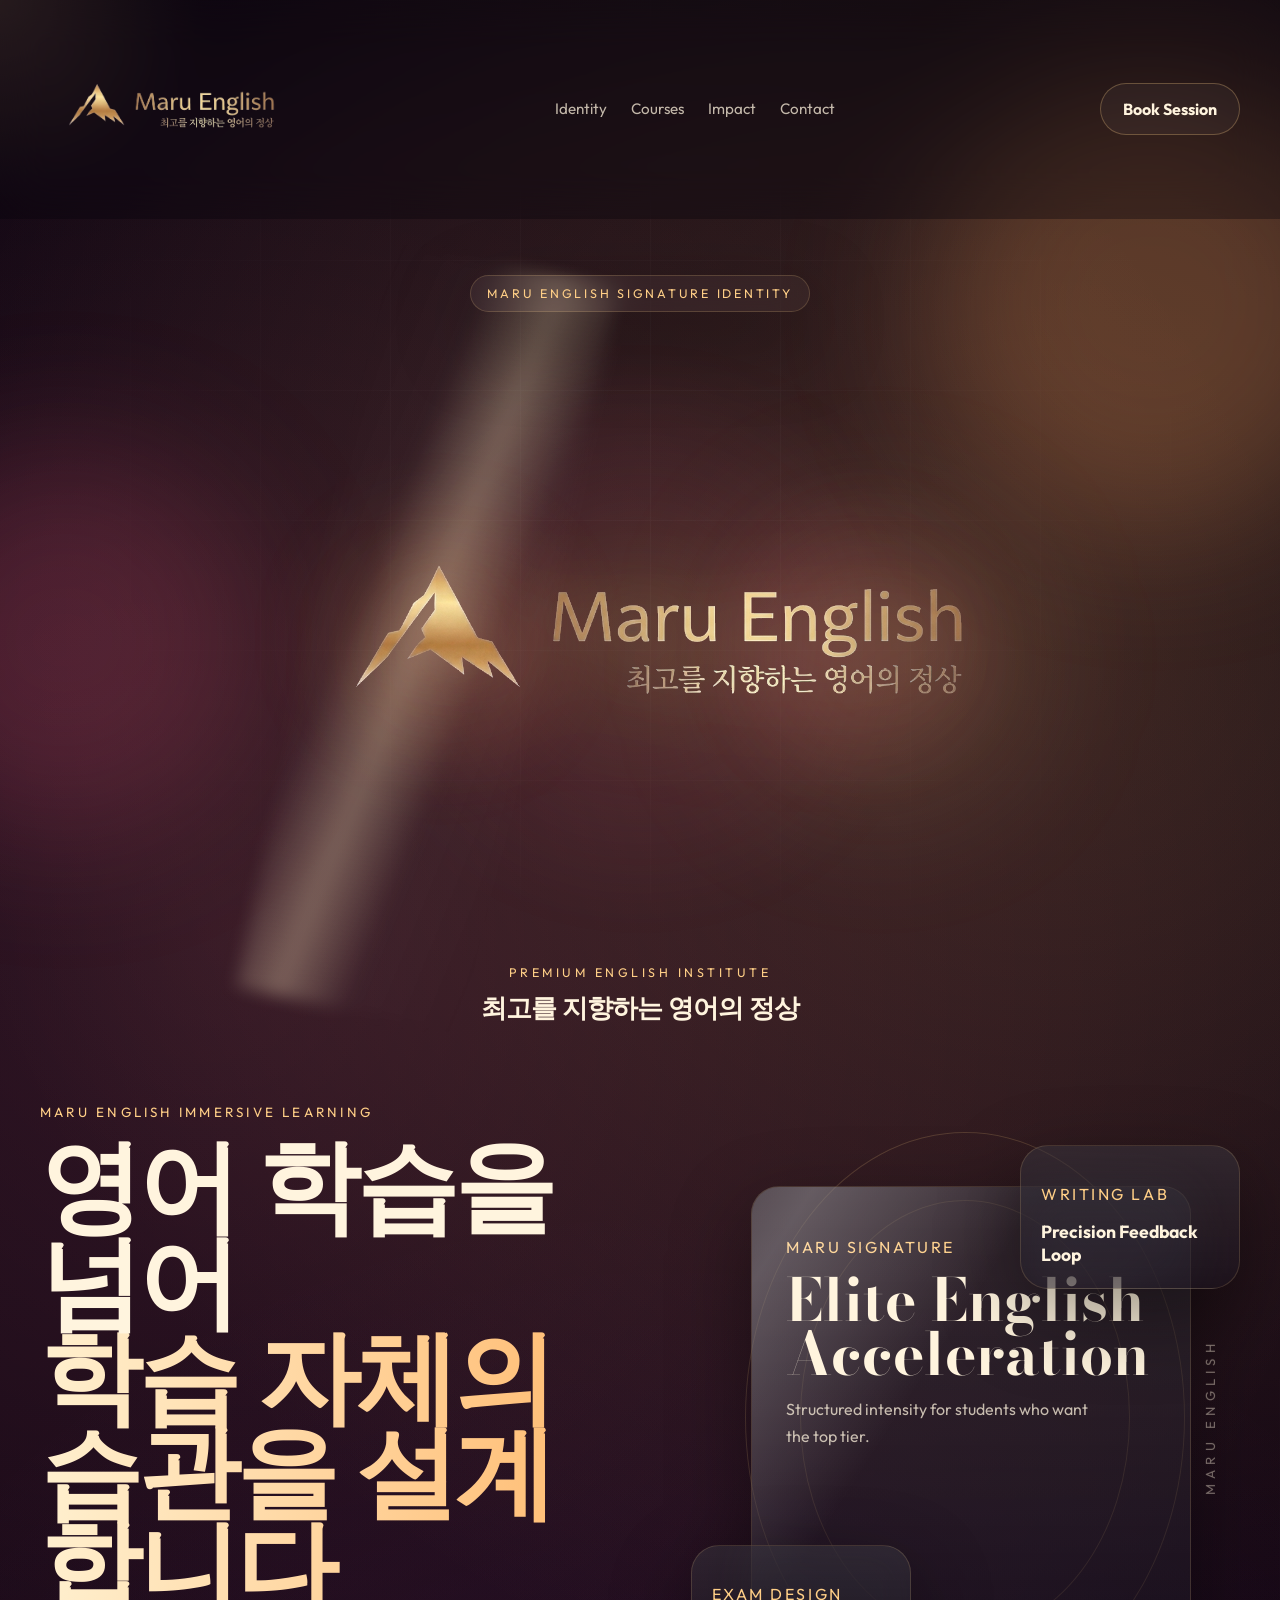
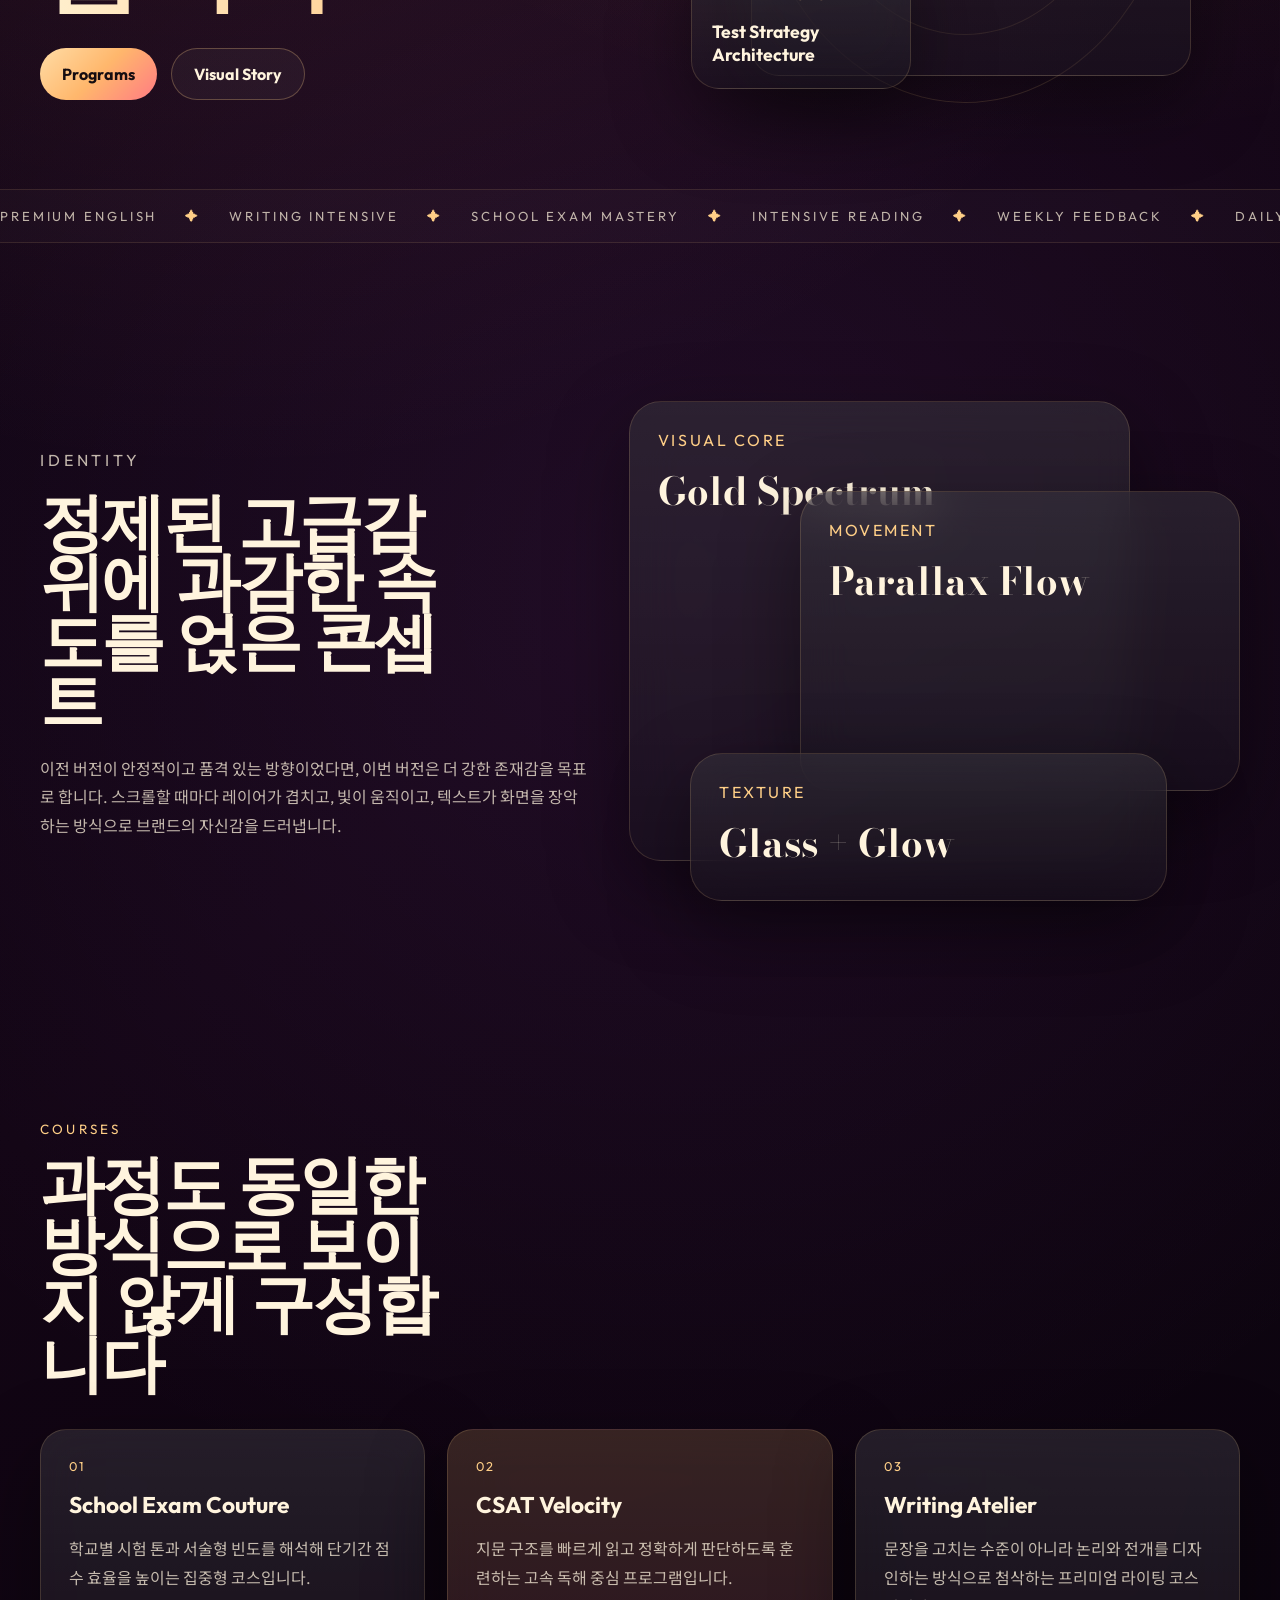
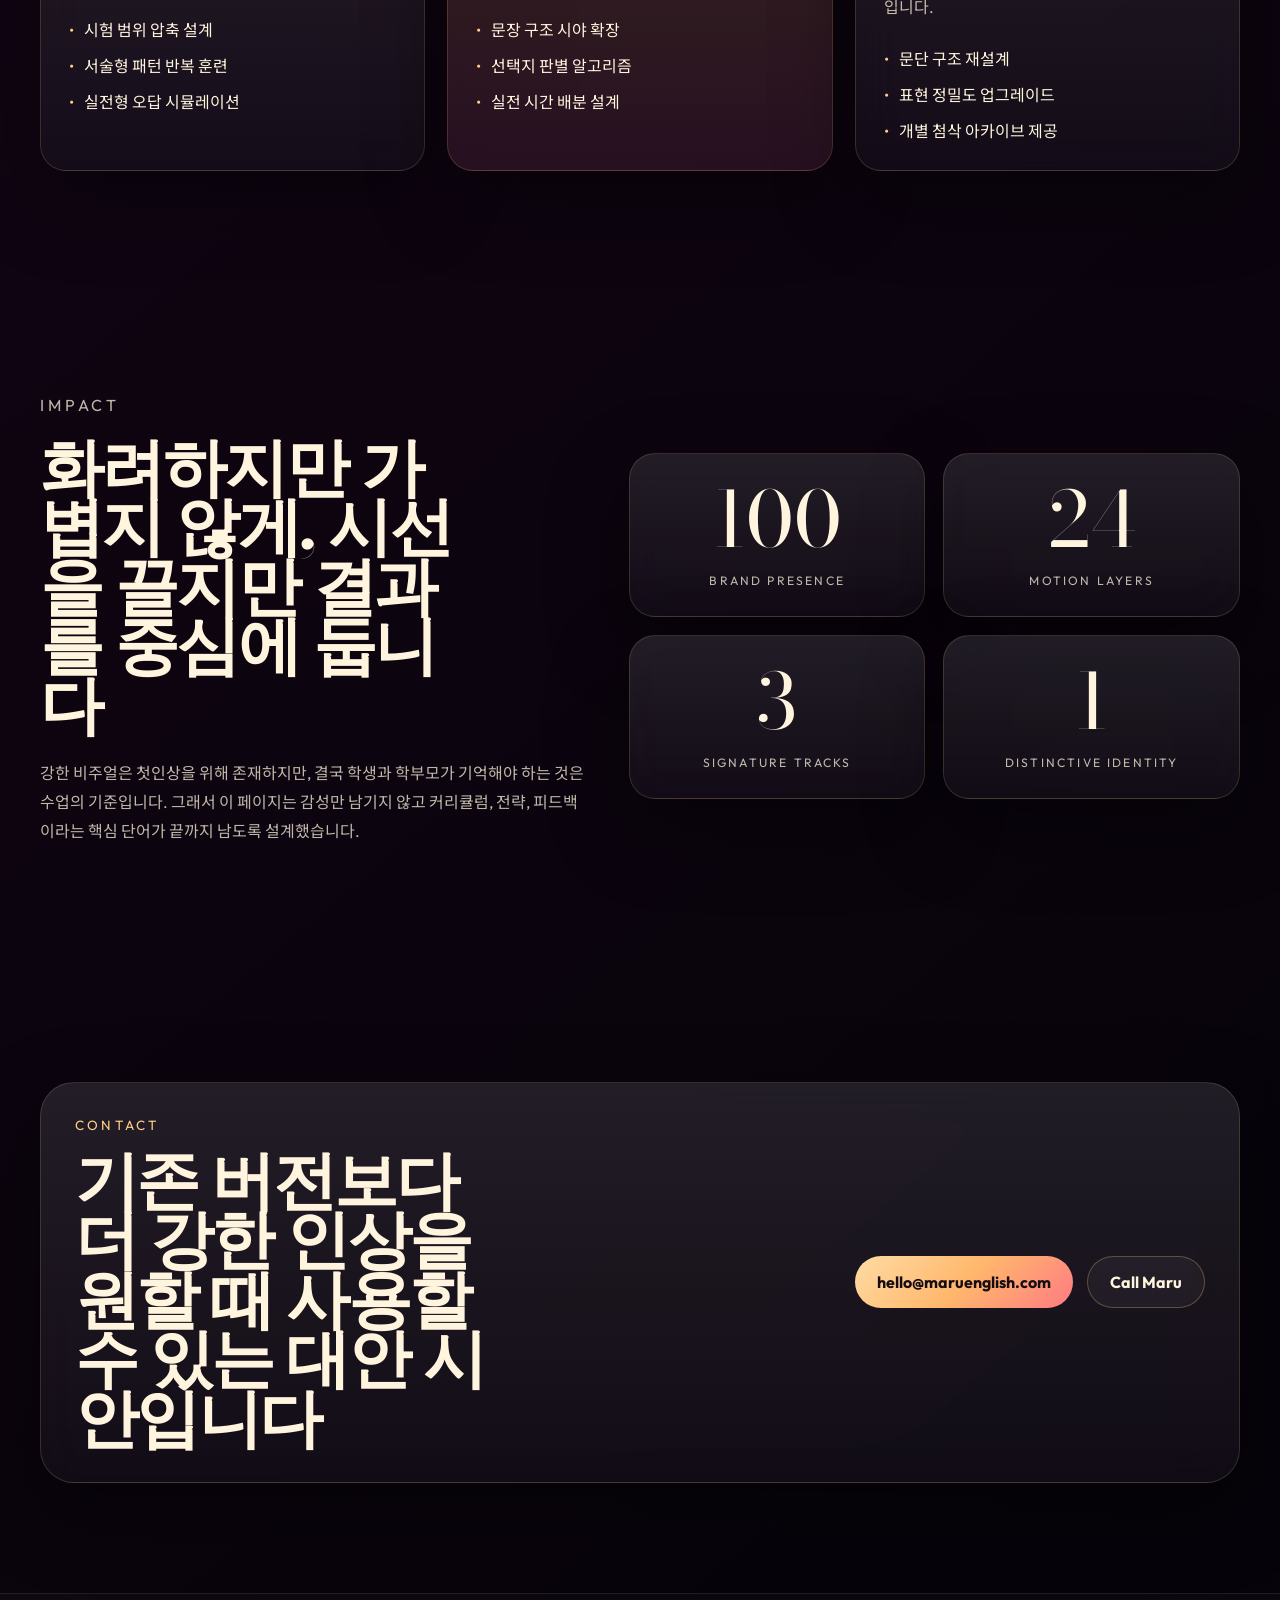
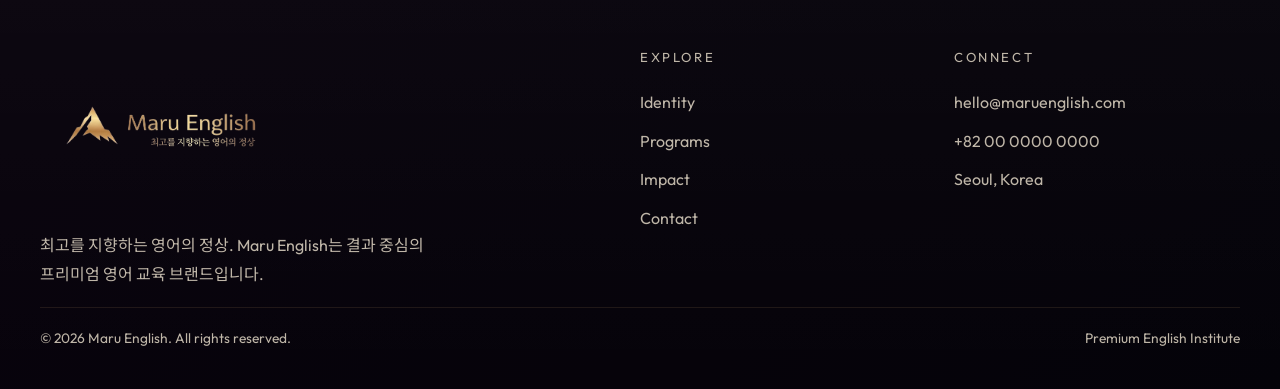
==== index.html @ 3baea46c "Add files via upload" ====
<!DOCTYPE html>
<html lang="ko">
  <head>
    <meta charset="UTF-8" />
    <meta name="viewport" content="width=device-width, initial-scale=1.0" />
    <title>Maru English | Immersive Edition</title>
    <meta
      name="description"
      content="Maru English의 화려한 콘셉트 랜딩 페이지입니다. 강한 비주얼과 다층 애니메이션으로 프리미엄 영어 브랜드의 인상을 극대화합니다."
    />
    <link rel="preconnect" href="https://fonts.googleapis.com" />
    <link rel="preconnect" href="https://fonts.gstatic.com" crossorigin />
    <link
      href="https://fonts.googleapis.com/css2?family=Bodoni+Moda:opsz,wght@6..96,600;6..96,700;6..96,800&amp;family=Outfit:wght@300;400;500;600;700;800&amp;family=Noto+Sans+KR:wght@400;500;700;800&amp;display=swap"
      rel="stylesheet"
    />
    <link rel="stylesheet" href="styles.css" />
  </head>
  <body>
    <div class="noise"></div>
    <div class="cursor-glow"></div>
    <div class="orb orb-one"></div>
    <div class="orb orb-two"></div>
    <div class="orb orb-three"></div>
    <div data-include="components/nav.html"></div>

    <main>
      <section class="hero-v2" id="hero">
        <div class="wrap hero-grid">
          <div class="hero-brand-intro">
            <div class="hero-brand-badge">Maru English Signature Identity</div>
            <div class="hero-logo-shell">
              <div class="hero-logo-aura aura-left"></div>
              <div class="hero-logo-aura aura-right"></div>
              <div class="hero-logo-beam"></div>
              <img class="hero-logo-mark" src="maru-logo.png" alt="Maru English 로고" />
            </div>
            <div class="hero-brand-caption">
              <span>Premium English Institute</span>
              <strong>최고를 지향하는 영어의 정상</strong>
            </div>
          </div>

          <div class="hero-main">
            <p class="kicker stagger">Maru English Immersive Learning</p>
            <h1 class="headline stagger">
              영어 학습을 넘어
              <span>학습 자체의 습관을 설계합니다</span>
            </h1>
            <!--<p class="intro stagger">
              추가설명
            </p>-->
            <div class="hero-actions stagger">
              <a class="pill pill-solid" href="#courses">Programs</a>
              <a class="pill pill-outline" href="#identity">Visual Story</a>
            </div>
            <!--<div class="signal-row stagger">
              <div class="signal-card">
                <span>Atmosphere</span>
                <strong>Luxury Motion</strong>
              </div>
              <div class="signal-card">
                <span>Rhythm</span>
                <strong>Fast Scroll Narrative</strong>
              </div>
              <div class="signal-card">
                <span>Brand Feel</span>
                <strong>Bold, Sharp, Elevated</strong>
              </div>
            </div>-->
          </div>

          <div class="hero-stage">
            <div class="halo-ring ring-a"></div>
            <div class="halo-ring ring-b"></div>

            <article class="glass-card main-card tilt" data-depth="18">
              <div class="card-shine"></div>
              <p>Maru Signature</p>
              <h2>Elite English<br />Acceleration</h2>
              <span>Structured intensity for students who want the top tier.</span>
            </article>

            <article class="glass-card side-card side-top tilt" data-depth="32">
              <p>Writing Lab</p>
              <strong>Precision Feedback Loop</strong>
            </article>

            <article class="glass-card side-card side-bottom tilt" data-depth="26">
              <p>Exam Design</p>
              <strong>Test Strategy Architecture</strong>
            </article>

            <div class="vertical-tag">MARU ENGLISH</div>
          </div>
        </div>

        <div class="ticker-shell">
          <div class="ticker-track">
            <span>PREMIUM ENGLISH</span>
            <span>WRITING INTENSIVE</span>
            <span>SCHOOL EXAM MASTERY</span>
            <span>INTENSIVE READING</span>
            <span>WEEKLY FEEDBACK</span>
            <span>DAILY TEST</span>
            <span>STRICT ATTENDANCE</span>
            <span>GRAMMAR MASTERY</span>

            
          </div>
        </div>
      </section>

      <section class="identity-v2 reveal-v2" id="identity">
        <div class="wrap identity-grid">
          <div class="section-copy">
            <p class="kicker">Identity</p>
            <h2>정제된 고급감 위에 과감한 속도를 얹은 콘셉트</h2>
            <p>
              이전 버전이 안정적이고 품격 있는 방향이었다면, 이번 버전은 더 강한 존재감을
              목표로 합니다. 스크롤할 때마다 레이어가 겹치고, 빛이 움직이고, 텍스트가
              화면을 장악하는 방식으로 브랜드의 자신감을 드러냅니다.
            </p>
          </div>

          <div class="identity-stack">
            <div class="stack-panel panel-large tilt" data-depth="12">
              <span>Visual Core</span>
              <strong>Gold Spectrum</strong>
            </div>
            <div class="stack-panel panel-mid tilt" data-depth="20">
              <span>Movement</span>
              <strong>Parallax Flow</strong>
            </div>
            <div class="stack-panel panel-small tilt" data-depth="28">
              <span>Texture</span>
              <strong>Glass + Glow</strong>
            </div>
          </div>
        </div>
      </section>

      <section class="courses-v2" id="courses">
        <div class="wrap">
          <div class="section-heading-v2 reveal-v2">
            <p class="kicker">Courses</p>
            <h2>과정도 동일한 방식으로 보이지 않게 구성합니다</h2>
          </div>

          <div class="course-grid">
            <article class="course-card reveal-v2">
              <div class="course-number">01</div>
              <h3>School Exam Couture</h3>
              <p>
                학교별 시험 톤과 서술형 빈도를 해석해 단기간 점수 효율을 높이는 집중형
                코스입니다.
              </p>
              <ul>
                <li>시험 범위 압축 설계</li>
                <li>서술형 패턴 반복 훈련</li>
                <li>실전형 오답 시뮬레이션</li>
              </ul>
            </article>

            <article class="course-card highlight reveal-v2">
              <div class="course-number">02</div>
              <h3>CSAT Velocity</h3>
              <p>
                지문 구조를 빠르게 읽고 정확하게 판단하도록 훈련하는 고속 독해 중심
                프로그램입니다.
              </p>
              <ul>
                <li>문장 구조 시야 확장</li>
                <li>선택지 판별 알고리즘</li>
                <li>실전 시간 배분 설계</li>
              </ul>
            </article>

            <article class="course-card reveal-v2">
              <div class="course-number">03</div>
              <h3>Writing Atelier</h3>
              <p>
                문장을 고치는 수준이 아니라 논리와 전개를 디자인하는 방식으로 첨삭하는
                프리미엄 라이팅 코스입니다.
              </p>
              <ul>
                <li>문단 구조 재설계</li>
                <li>표현 정밀도 업그레이드</li>
                <li>개별 첨삭 아카이브 제공</li>
              </ul>
            </article>
          </div>
        </div>
      </section>

      <section class="impact-v2 reveal-v2" id="impact">
        <div class="wrap impact-grid">
          <div class="impact-copy">
            <p class="kicker">Impact</p>
            <h2>화려하지만 가볍지 않게, 시선을 끌지만 결과를 중심에 둡니다</h2>
            <p>
              강한 비주얼은 첫인상을 위해 존재하지만, 결국 학생과 학부모가 기억해야 하는
              것은 수업의 기준입니다. 그래서 이 페이지는 감성만 남기지 않고 커리큘럼,
              전략, 피드백이라는 핵심 단어가 끝까지 남도록 설계했습니다.
            </p>
          </div>

          <div class="impact-metrics">
            <div class="metric-box tilt" data-depth="16">
              <span data-count="100">0</span>
              <p>Brand Presence</p>
            </div>
            <div class="metric-box tilt" data-depth="22">
              <span data-count="24">0</span>
              <p>Motion Layers</p>
            </div>
            <div class="metric-box tilt" data-depth="12">
              <span data-count="3">0</span>
              <p>Signature Tracks</p>
            </div>
            <div class="metric-box tilt" data-depth="18">
              <span data-count="1">0</span>
              <p>Distinctive Identity</p>
            </div>
          </div>
        </div>
      </section>

      <section class="contact-v2 reveal-v2" id="contact-v2">
        <div class="wrap contact-frame">
          <div>
            <p class="kicker">Contact</p>
            <h2>기존 버전보다 더 강한 인상을 원할 때 사용할 수 있는 대안 시안입니다</h2>
          </div>
          <div class="contact-buttons">
            <a class="pill pill-solid" href="mailto:hello@maruenglish.com">hello@maruenglish.com</a>
            <a class="pill pill-outline" href="tel:+820000000000">Call Maru</a>
          </div>
        </div>
      </section>
    </main>
    <div data-include="components/footer.html"></div>

    <script src="script.js"></script>
  </body>
</html>
---- styles.css ----
:root {
  --bg: #06030c;
  --bg-2: #140914;
  --surface: rgba(18, 11, 23, 0.58);
  --surface-strong: rgba(28, 18, 34, 0.86);
  --line: rgba(255, 209, 140, 0.16);
  --text: #fff4de;
  --muted: rgba(255, 244, 222, 0.74);
  --gold: #ffcf87;
  --amber: #ff9f5a;
  --rose: #ff6a95;
  --glow: rgba(255, 179, 107, 0.28);
  --shadow: 0 28px 80px rgba(0, 0, 0, 0.4);
  --radius-xl: 34px;
  --radius-lg: 26px;
  --radius-md: 18px;
  --wrap: min(1200px, calc(100vw - 40px));
}

*,
*::before,
*::after {
  box-sizing: border-box;
}

html {
  scroll-behavior: smooth;
}

body {
  margin: 0;
  font-family: "Outfit", "Noto Sans KR", sans-serif;
  color: var(--text);
  background:
    radial-gradient(circle at 18% 18%, rgba(255, 120, 146, 0.16), transparent 26%),
    radial-gradient(circle at 82% 12%, rgba(255, 188, 94, 0.18), transparent 24%),
    radial-gradient(circle at 52% 42%, rgba(214, 107, 255, 0.08), transparent 32%),
    linear-gradient(140deg, #08030e 0%, #120514 44%, #040308 100%);
  overflow-x: hidden;
}

body.nav-open {
  overflow: hidden;
}

img {
  display: block;
  max-width: 100%;
}

a {
  color: inherit;
  text-decoration: none;
}

.wrap {
  width: var(--wrap);
  margin: 0 auto;
  position: relative;
  z-index: 2;
}

.noise {
  position: fixed;
  inset: 0;
  z-index: 0;
  pointer-events: none;
  opacity: 0.06;
  background-image:
    linear-gradient(rgba(255, 255, 255, 0.5) 1px, transparent 1px),
    linear-gradient(90deg, rgba(255, 255, 255, 0.5) 1px, transparent 1px);
  background-size: 130px 130px;
  mask-image: radial-gradient(circle at center, black, transparent 90%);
}

.cursor-glow {
  position: fixed;
  top: 0;
  left: 0;
  width: 26rem;
  height: 26rem;
  border-radius: 50%;
  background: radial-gradient(circle, rgba(255, 200, 133, 0.18) 0%, transparent 68%);
  transform: translate(-50%, -50%);
  pointer-events: none;
  z-index: 1;
  mix-blend-mode: screen;
}

.orb {
  position: fixed;
  border-radius: 50%;
  filter: blur(70px);
  z-index: 0;
  pointer-events: none;
}

.orb-one {
  top: 5rem;
  right: -6rem;
  width: 28rem;
  height: 28rem;
  background: rgba(255, 162, 93, 0.24);
  animation: driftA 14s ease-in-out infinite;
}

.orb-two {
  left: -8rem;
  top: 28rem;
  width: 24rem;
  height: 24rem;
  background: rgba(255, 96, 135, 0.18);
  animation: driftB 18s ease-in-out infinite;
}

.orb-three {
  right: 20%;
  bottom: 6rem;
  width: 18rem;
  height: 18rem;
  background: rgba(255, 207, 135, 0.14);
  animation: driftC 16s ease-in-out infinite;
}

.topbar {
  position: sticky;
  top: 0;
  z-index: 10;
  backdrop-filter: blur(24px);
  background: rgba(8, 4, 14, 0.35);
  border-bottom: 1px solid transparent;
  transition: background 180ms ease, border-color 180ms ease;
}

.topbar.scrolled {
  background: rgba(8, 4, 14, 0.68);
  border-color: var(--line);
}

.topbar-inner {
  display: flex;
  align-items: center;
  justify-content: space-between;
  gap: 24px;
  padding: 18px 0;
}

.topbar-actions {
  display: flex;
  align-items: center;
  gap: 14px;
}

.brandmark img {
  width: clamp(150px, 21vw, 250px);
}

.topnav {
  display: flex;
  gap: 24px;
  color: var(--muted);
  font-size: 0.95rem;
}

.topnav a {
  position: relative;
}

.topnav a::after {
  content: "";
  position: absolute;
  left: 0;
  bottom: -8px;
  width: 100%;
  height: 1px;
  background: linear-gradient(90deg, transparent, var(--gold), transparent);
  transform: scaleX(0);
  transition: transform 180ms ease;
}

.topnav a:hover::after,
.topnav a:focus-visible::after {
  transform: scaleX(1);
}

.topnav a.is-active,
.mobile-nav-links a.is-active {
  color: var(--text);
}

.pill {
  display: inline-flex;
  align-items: center;
  justify-content: center;
  min-height: 52px;
  padding: 0 22px;
  border-radius: 999px;
  font-weight: 700;
  transition: transform 180ms ease, box-shadow 180ms ease, background 180ms ease;
}

.pill:hover,
.pill:focus-visible {
  transform: translateY(-2px);
  box-shadow: 0 16px 40px rgba(0, 0, 0, 0.3);
}

.pill-solid {
  color: #160d11;
  background: linear-gradient(135deg, #ffdca5 0%, #ffb76c 50%, #ff7b83 100%);
}

.pill-outline {
  border: 1px solid rgba(255, 207, 135, 0.28);
  background: rgba(255, 255, 255, 0.04);
}

.menu-toggle,
.mobile-nav-close {
  border: 0;
  background: transparent;
  color: var(--text);
  cursor: pointer;
}

.menu-toggle {
  display: none;
  position: relative;
  width: 52px;
  height: 52px;
  border-radius: 50%;
  border: 1px solid rgba(255, 207, 135, 0.2);
  background:
    linear-gradient(180deg, rgba(255, 255, 255, 0.08), rgba(255, 255, 255, 0.02)),
    rgba(18, 11, 23, 0.54);
  box-shadow: var(--shadow);
}

.menu-toggle span,
.mobile-nav-close span {
  position: absolute;
  left: 50%;
  width: 18px;
  height: 2px;
  border-radius: 999px;
  background: var(--text);
  transform: translateX(-50%);
  transition: transform 220ms ease, opacity 220ms ease;
}

.menu-toggle span:nth-child(1) {
  top: 18px;
}

.menu-toggle span:nth-child(2) {
  top: 25px;
}

.menu-toggle span:nth-child(3) {
  top: 32px;
}

.menu-toggle[aria-expanded="true"] span:nth-child(1) {
  transform: translateX(-50%) translateY(7px) rotate(45deg);
}

.menu-toggle[aria-expanded="true"] span:nth-child(2) {
  opacity: 0;
}

.menu-toggle[aria-expanded="true"] span:nth-child(3) {
  transform: translateX(-50%) translateY(-7px) rotate(-45deg);
}

.mobile-nav {
  position: fixed;
  inset: 0;
  z-index: 25;
}

.mobile-nav[hidden] {
  display: none;
}

.mobile-nav-backdrop {
  position: absolute;
  inset: 0;
  background: rgba(4, 2, 8, 0.68);
  backdrop-filter: blur(12px);
}

.mobile-nav-panel {
  position: absolute;
  top: 0;
  right: 0;
  width: min(420px, 100vw);
  height: 100%;
  display: flex;
  flex-direction: column;
  gap: 24px;
  padding: 22px;
  border-left: 1px solid rgba(255, 207, 135, 0.16);
  background:
    radial-gradient(circle at top, rgba(255, 183, 108, 0.12), transparent 32%),
    linear-gradient(180deg, rgba(31, 17, 39, 0.96), rgba(9, 5, 15, 0.98));
  box-shadow: -24px 0 80px rgba(0, 0, 0, 0.32);
  transform: translateX(100%);
  transition: transform 260ms ease;
}

.mobile-nav.is-open .mobile-nav-panel {
  transform: translateX(0);
}

.mobile-nav-head {
  display: flex;
  align-items: center;
  justify-content: space-between;
  gap: 16px;
  padding-bottom: 18px;
  border-bottom: 1px solid rgba(255, 207, 135, 0.12);
}

.mobile-nav-head span {
  color: var(--gold);
  font-size: 0.78rem;
  letter-spacing: 0.22em;
  text-transform: uppercase;
}

.mobile-nav-close {
  position: relative;
  width: 46px;
  height: 46px;
  border-radius: 50%;
  border: 1px solid rgba(255, 207, 135, 0.18);
  background: rgba(255, 255, 255, 0.04);
}

.mobile-nav-close span:nth-child(1) {
  top: 22px;
  transform: translateX(-50%) rotate(45deg);
}

.mobile-nav-close span:nth-child(2) {
  top: 22px;
  transform: translateX(-50%) rotate(-45deg);
}

.mobile-nav-links {
  display: grid;
  gap: 6px;
}

.mobile-nav-links a {
  padding: 16px 0;
  border-bottom: 1px solid rgba(255, 207, 135, 0.1);
  color: var(--muted);
  font-size: 1.15rem;
}

.mobile-nav-cta {
  margin-top: auto;
  width: 100%;
}

.hero-v2 {
  position: relative;
  padding: 56px 0 48px;
}

.hero-grid {
  display: grid;
  grid-template-columns: minmax(0, 1fr) minmax(380px, 0.9fr);
  gap: 40px;
  align-items: center;
  min-height: calc(100vh - 120px);
}

.hero-brand-intro {
  position: relative;
  grid-column: 1 / -1;
  display: grid;
  justify-items: center;
  gap: 20px;
  margin-bottom: 10px;
  text-align: center;
}

.hero-brand-badge {
  position: relative;
  z-index: 1;
  padding: 10px 16px;
  border: 1px solid rgba(255, 207, 135, 0.18);
  border-radius: 999px;
  background: rgba(255, 255, 255, 0.04);
  color: var(--gold);
  font-size: 0.78rem;
  letter-spacing: 0.22em;
  text-transform: uppercase;
  backdrop-filter: blur(18px);
  box-shadow: var(--shadow);
  animation: introLift 900ms cubic-bezier(0.22, 1, 0.36, 1) forwards;
  animation-delay: 80ms;
  opacity: 0;
  transform: translateY(34px);
}

.hero-logo-shell {
  position: relative;
  width: min(820px, 100%);
  padding: clamp(24px, 4vw, 38px) clamp(20px, 4vw, 40px);
  overflow: visible;
  isolation: isolate;
  animation: introLift 950ms cubic-bezier(0.22, 1, 0.36, 1) forwards;
  animation-delay: 180ms;
  opacity: 0;
  transform: translateY(38px) scale(0.97);
}

.hero-logo-shell::before {
  content: "";
  position: absolute;
  inset: 8% 14%;
  border-radius: 50%;
  background: radial-gradient(circle, rgba(255, 197, 120, 0.16) 0%, rgba(255, 108, 136, 0.08) 36%, transparent 72%);
  filter: blur(30px);
  z-index: 0;
}

.hero-logo-mark {
  position: relative;
  z-index: 2;
  width: min(100%, 760px);
  margin: 0 auto;
  filter:
    drop-shadow(0 24px 60px rgba(255, 156, 94, 0.2))
    drop-shadow(0 0 28px rgba(255, 216, 153, 0.16));
  animation: logoFloat 8s ease-in-out infinite 1.3s;
}

.hero-logo-aura {
  position: absolute;
  top: 50%;
  width: 16rem;
  height: 16rem;
  border-radius: 50%;
  filter: blur(36px);
  opacity: 0.34;
  z-index: 0;
}

.aura-left {
  left: 10%;
  background: rgba(255, 169, 92, 0.28);
  transform: translate3d(0, -50%, 0);
  animation: logoAuraLeft 12s ease-in-out infinite;
}

.aura-right {
  right: 8%;
  background: rgba(255, 111, 141, 0.2);
  transform: translate3d(0, -50%, 0);
  animation: logoAuraRight 11s ease-in-out infinite;
}

.hero-logo-beam {
  position: absolute;
  inset: -12% auto -12% 10%;
  width: 28%;
  background: linear-gradient(
    100deg,
    transparent 0%,
    rgba(255, 255, 255, 0.02) 28%,
    rgba(255, 234, 192, 0.32) 48%,
    rgba(255, 255, 255, 0.02) 68%,
    transparent 100%
  );
  transform: rotate(12deg);
  filter: blur(8px);
  z-index: 1;
  animation: logoSweep 6.8s linear infinite 1.1s;
  mix-blend-mode: screen;
}

.hero-brand-caption {
  display: grid;
  gap: 8px;
  justify-items: center;
  animation: introLift 980ms cubic-bezier(0.22, 1, 0.36, 1) forwards;
  animation-delay: 280ms;
  opacity: 0;
  transform: translateY(34px);
}

.hero-brand-caption span {
  color: var(--gold);
  font-size: 0.78rem;
  letter-spacing: 0.28em;
  text-transform: uppercase;
}

.hero-brand-caption strong {
  font-family: "Bodoni Moda", serif;
  font-size: clamp(1.3rem, 2vw, 2rem);
  font-weight: 700;
  letter-spacing: -0.03em;
}

.kicker {
  margin: 0 0 18px;
  color: var(--gold);
  font-size: 0.84rem;
  letter-spacing: 0.24em;
  text-transform: uppercase;
}

.headline,
.section-copy h2,
.section-heading-v2 h2,
.impact-copy h2,
.contact-frame h2 {
  margin: 0;
  font-family: "Bodoni Moda", serif;
  line-height: 0.93;
  letter-spacing: -0.04em;
}

.headline {
  font-size: clamp(3.9rem, 8vw, 7.6rem);
  max-width: 8.8ch;
}

.headline span {
  display: block;
  background: linear-gradient(90deg, #fff0cf 0%, #ffb86b 45%, #ff7e8c 100%);
  -webkit-background-clip: text;
  background-clip: text;
  color: transparent;
  animation: spectralText 7s linear infinite;
  background-size: 220% auto;
}

.intro,
.section-copy p,
.course-card p,
.impact-copy p {
  color: var(--muted);
  line-height: 1.8;
  font-size: 1rem;
}

.intro {
  max-width: 58ch;
  margin: 24px 0 0;
}

.hero-actions {
  display: flex;
  flex-wrap: wrap;
  gap: 14px;
  margin: 34px 0 30px;
}

.signal-row {
  display: grid;
  grid-template-columns: repeat(3, minmax(0, 1fr));
  gap: 14px;
}

.signal-card,
.glass-card,
.stack-panel,
.course-card,
.metric-box,
.contact-frame {
  border: 1px solid var(--line);
  background:
    linear-gradient(180deg, rgba(255, 255, 255, 0.09), rgba(255, 255, 255, 0.02)),
    rgba(18, 11, 23, 0.48);
  box-shadow: var(--shadow);
  backdrop-filter: blur(24px);
}

.signal-card {
  padding: 18px;
  border-radius: var(--radius-md);
}

.signal-card span,
.glass-card p,
.stack-panel span,
.course-number {
  display: block;
  color: var(--gold);
  letter-spacing: 0.16em;
  text-transform: uppercase;
}

.signal-card span {
  font-size: 0.75rem;
}

.signal-card strong {
  display: block;
  margin-top: 10px;
  font-size: 1rem;
}

.hero-stage {
  position: relative;
  min-height: 680px;
  perspective: 1200px;
}

.halo-ring {
  position: absolute;
  border-radius: 50%;
  border: 1px solid rgba(255, 207, 135, 0.18);
  mix-blend-mode: screen;
}

.ring-a {
  inset: 8% 10%;
  animation: rotateRing 20s linear infinite;
}

.ring-b {
  inset: 18% 20%;
  animation: rotateRingReverse 24s linear infinite;
}

.glass-card {
  position: absolute;
  border-radius: 28px;
  overflow: hidden;
  transform-style: preserve-3d;
}

.main-card {
  inset: 16% 9% 12% 11%;
  padding: 34px;
}

.card-shine {
  position: absolute;
  inset: -40%;
  background: linear-gradient(115deg, transparent 32%, rgba(255, 255, 255, 0.24) 50%, transparent 68%);
  transform: translateX(-40%) rotate(8deg);
  animation: sweep 6.5s linear infinite;
}

.main-card h2 {
  position: relative;
  z-index: 1;
  margin: 14px 0;
  font-family: "Bodoni Moda", serif;
  font-size: clamp(2.8rem, 4.6vw, 4.8rem);
  line-height: 0.92;
}

.main-card span {
  position: relative;
  z-index: 1;
  display: block;
  max-width: 28ch;
  color: var(--muted);
  line-height: 1.7;
}

.side-card {
  width: 220px;
  padding: 22px 20px;
}

.side-card strong {
  display: block;
  margin-top: 10px;
  font-size: 1.1rem;
}

.side-top {
  top: 10%;
  right: 0;
  animation: floatUp 8s ease-in-out infinite;
}

.side-bottom {
  left: 0;
  bottom: 10%;
  animation: floatDown 9s ease-in-out infinite;
}

.vertical-tag {
  position: absolute;
  right: 4%;
  top: 50%;
  transform: translateY(-50%) rotate(180deg);
  writing-mode: vertical-rl;
  letter-spacing: 0.4em;
  color: rgba(255, 244, 222, 0.42);
  font-size: 0.82rem;
}

.ticker-shell {
  margin-top: 32px;
  overflow: hidden;
  border-top: 1px solid rgba(255, 207, 135, 0.12);
  border-bottom: 1px solid rgba(255, 207, 135, 0.12);
  background: rgba(255, 255, 255, 0.02);
}

.ticker-track {
  display: flex;
  gap: 28px;
  width: max-content;
  padding: 18px 0;
  animation: tickerMove 26s linear infinite;
  text-transform: uppercase;
  letter-spacing: 0.22em;
  color: rgba(255, 244, 222, 0.72);
  font-size: 0.82rem;
}

.ticker-track span::after {
  content: "✦";
  margin-left: 28px;
  color: var(--gold);
}

.identity-v2,
.courses-v2,
.impact-v2,
.contact-v2 {
  padding: 110px 0;
}

.identity-grid,
.impact-grid {
  display: grid;
  grid-template-columns: minmax(0, 0.95fr) minmax(0, 1.05fr);
  gap: 36px;
  align-items: center;
}

.section-copy h2,
.section-heading-v2 h2,
.impact-copy h2,
.contact-frame h2 {
  font-size: clamp(2.8rem, 5vw, 4.8rem);
  max-width: 10ch;
}

.section-copy p:last-child,
.impact-copy p:last-child {
  margin-top: 24px;
}

.identity-stack {
  position: relative;
  min-height: 500px;
}

.stack-panel {
  position: absolute;
  border-radius: 32px;
  padding: 28px;
}

.stack-panel strong {
  display: block;
  margin-top: 12px;
  font-family: "Bodoni Moda", serif;
  font-size: clamp(1.8rem, 3vw, 3rem);
}

.panel-large {
  inset: 0 18% 8% 0;
}

.panel-mid {
  inset: 18% 0 22% 28%;
}

.panel-small {
  inset: auto 12% 0 10%;
}

.section-heading-v2 {
  margin-bottom: 36px;
}

.course-grid {
  display: grid;
  grid-template-columns: repeat(3, minmax(0, 1fr));
  gap: 22px;
}

.course-card {
  padding: 28px;
  border-radius: var(--radius-lg);
  transition: transform 220ms ease, border-color 220ms ease;
}

.course-card:hover {
  transform: translateY(-8px);
  border-color: rgba(255, 207, 135, 0.38);
}

.course-card.highlight {
  background:
    linear-gradient(180deg, rgba(255, 188, 108, 0.16), rgba(255, 105, 149, 0.1)),
    rgba(18, 11, 23, 0.54);
}

.course-number {
  font-size: 0.8rem;
}

.course-card h3 {
  margin: 16px 0 14px;
  font-size: 1.42rem;
}

.course-card ul {
  margin: 24px 0 0;
  padding: 0;
  list-style: none;
}

.course-card li + li {
  margin-top: 12px;
}

.course-card li::before {
  content: "•";
  color: var(--gold);
  margin-right: 10px;
}

.impact-metrics {
  display: grid;
  grid-template-columns: repeat(2, minmax(0, 1fr));
  gap: 18px;
}

.metric-box {
  padding: 28px;
  border-radius: var(--radius-lg);
  text-align: center;
}

.metric-box span {
  display: block;
  font-family: "Bodoni Moda", serif;
  font-size: clamp(3rem, 6vw, 4.8rem);
  line-height: 1;
}

.metric-box p {
  margin: 14px 0 0;
  color: var(--muted);
  text-transform: uppercase;
  letter-spacing: 0.18em;
  font-size: 0.76rem;
}

.contact-frame {
  display: flex;
  align-items: center;
  justify-content: space-between;
  gap: 28px;
  padding: 34px;
  border-radius: var(--radius-xl);
}

.contact-buttons {
  display: flex;
  flex-wrap: wrap;
  gap: 14px;
}

.site-footer {
  position: relative;
  padding: 28px 0 38px;
  border-top: 1px solid rgba(255, 207, 135, 0.12);
  background:
    linear-gradient(180deg, rgba(255, 255, 255, 0.02), transparent),
    rgba(8, 4, 14, 0.32);
}

.footer-grid {
  display: grid;
  grid-template-columns: minmax(0, 1.1fr) repeat(2, minmax(0, 0.55fr));
  gap: 28px;
  padding: 24px 0 18px;
}

.footer-logo img {
  width: clamp(150px, 20vw, 230px);
}

.footer-brand p,
.footer-column a,
.footer-column span,
.footer-bottom span {
  color: var(--muted);
  line-height: 1.8;
}

.footer-brand p {
  max-width: 36ch;
  margin: 18px 0 0;
}

.footer-column {
  display: grid;
  align-content: start;
  gap: 10px;
}

.footer-title {
  margin-bottom: 8px;
  color: var(--gold);
  font-size: 0.82rem;
  letter-spacing: 0.2em;
  text-transform: uppercase;
}

.footer-bottom {
  display: flex;
  align-items: center;
  justify-content: space-between;
  gap: 16px;
  padding-top: 18px;
  border-top: 1px solid rgba(255, 207, 135, 0.1);
  font-size: 0.86rem;
}

.reveal-v2 {
  opacity: 0;
  transform: translateY(40px) scale(0.98);
  transition: opacity 800ms ease, transform 800ms ease;
}

.reveal-v2.is-visible {
  opacity: 1;
  transform: translateY(0) scale(1);
}

.stagger {
  opacity: 0;
  transform: translateY(34px);
  animation: introLift 900ms cubic-bezier(0.22, 1, 0.36, 1) forwards;
}

.stagger:nth-child(1) {
  animation-delay: 120ms;
}

.stagger:nth-child(2) {
  animation-delay: 240ms;
}

.stagger:nth-child(3) {
  animation-delay: 360ms;
}

.stagger:nth-child(4) {
  animation-delay: 480ms;
}

.stagger:nth-child(5) {
  animation-delay: 600ms;
}

@keyframes introLift {
  to {
    opacity: 1;
    transform: translateY(0);
  }
}

@keyframes sweep {
  0% {
    transform: translateX(-40%) rotate(8deg);
  }
  100% {
    transform: translateX(60%) rotate(8deg);
  }
}

@keyframes tickerMove {
  0% {
    transform: translateX(0);
  }
  100% {
    transform: translateX(-50%);
  }
}

@keyframes spectralText {
  0% {
    background-position: 0% 50%;
  }
  100% {
    background-position: 200% 50%;
  }
}

@keyframes rotateRing {
  0% {
    transform: rotate(0deg) scale(1);
  }
  50% {
    transform: rotate(180deg) scale(1.04);
  }
  100% {
    transform: rotate(360deg) scale(1);
  }
}

@keyframes rotateRingReverse {
  0% {
    transform: rotate(360deg) scale(0.98);
  }
  50% {
    transform: rotate(180deg) scale(1.02);
  }
  100% {
    transform: rotate(0deg) scale(0.98);
  }
}

@keyframes floatUp {
  0%,
  100% {
    transform: translate3d(0, 0, 0);
  }
  50% {
    transform: translate3d(0, -14px, 0);
  }
}

@keyframes floatDown {
  0%,
  100% {
    transform: translate3d(0, 0, 0);
  }
  50% {
    transform: translate3d(0, 16px, 0);
  }
}

@keyframes driftA {
  0%,
  100% {
    transform: translate3d(0, 0, 0);
  }
  50% {
    transform: translate3d(-30px, 24px, 0);
  }
}

@keyframes driftB {
  0%,
  100% {
    transform: translate3d(0, 0, 0);
  }
  50% {
    transform: translate3d(40px, -24px, 0);
  }
}

@keyframes driftC {
  0%,
  100% {
    transform: translate3d(0, 0, 0);
  }
  50% {
    transform: translate3d(0, -36px, 0);
  }
}

@keyframes logoFloat {
  0%,
  100% {
    transform: translate3d(0, 0, 0) scale(1);
  }
  50% {
    transform: translate3d(0, -10px, 0) scale(1.012);
  }
}

@keyframes logoSweep {
  0% {
    transform: translateX(0) rotate(12deg);
    opacity: 0;
  }
  14% {
    opacity: 0.9;
  }
  50% {
    opacity: 0.55;
  }
  100% {
    transform: translateX(320%) rotate(12deg);
    opacity: 0;
  }
}

@keyframes logoAuraLeft {
  0%,
  100% {
    transform: translate3d(0, -50%, 0) scale(1);
  }
  50% {
    transform: translate3d(24px, -54%, 0) scale(1.08);
  }
}

@keyframes logoAuraRight {
  0%,
  100% {
    transform: translate3d(0, -50%, 0) scale(0.96);
  }
  50% {
    transform: translate3d(-20px, -46%, 0) scale(1.06);
  }
}

@media (max-width: 1100px) {
  .hero-grid,
  .identity-grid,
  .impact-grid,
  .course-grid {
    grid-template-columns: 1fr;
  }

  .hero-grid {
    min-height: auto;
  }

  .hero-brand-intro {
    margin-bottom: 0;
  }

  .hero-stage {
    min-height: 620px;
  }

  .identity-stack {
    min-height: 420px;
  }

  .contact-frame {
    flex-direction: column;
    align-items: flex-start;
  }
}

@media (max-width: 820px) {
  .topnav,
  .topbar-cta {
    display: none;
  }

  .menu-toggle {
    display: inline-flex;
    align-items: center;
    justify-content: center;
  }

  .signal-row,
  .impact-metrics {
    grid-template-columns: 1fr;
  }

  .hero-stage {
    min-height: 560px;
  }

  .hero-logo-shell {
    width: min(720px, 100%);
  }

  .main-card {
    inset: 12% 6% 14% 6%;
  }

  .side-card {
    width: 190px;
  }

  .vertical-tag {
    display: none;
  }

  .footer-grid {
    grid-template-columns: 1fr;
  }
}

@media (max-width: 640px) {
  :root {
    --wrap: min(100vw - 28px, 1200px);
  }

  .topbar-inner {
    padding: 14px 0;
  }

  .brandmark img {
    width: 160px;
  }

  .headline {
    font-size: clamp(3rem, 15vw, 4.7rem);
  }

  .hero-brand-badge,
  .hero-brand-caption span {
    letter-spacing: 0.16em;
  }

  .hero-brand-caption strong {
    font-size: 1.16rem;
  }

  .hero-logo-shell {
    padding: 22px 16px;
  }

  .hero-logo-aura {
    width: 10rem;
    height: 10rem;
  }

  .section-copy h2,
  .section-heading-v2 h2,
  .impact-copy h2,
  .contact-frame h2 {
    font-size: clamp(2.35rem, 11vw, 3.7rem);
  }

  .hero-stage {
    min-height: 500px;
  }

  .main-card,
  .course-card,
  .metric-box,
  .contact-frame {
    padding: 24px;
  }

  .side-card {
    width: 170px;
    padding: 18px 16px;
  }

  .identity-v2,
  .courses-v2,
  .impact-v2,
  .contact-v2 {
    padding: 82px 0;
  }

  .stack-panel {
    position: relative;
    inset: auto;
  }

  .identity-stack {
    display: grid;
    gap: 16px;
    min-height: auto;
  }

  .footer-bottom {
    flex-direction: column;
    align-items: flex-start;
  }
}

@media (prefers-reduced-motion: reduce) {
  html {
    scroll-behavior: auto;
  }

  *,
  *::before,
  *::after {
    animation-duration: 0.01ms !important;
    animation-iteration-count: 1 !important;
    transition-duration: 0.01ms !important;
  }

  .cursor-glow,
  .orb,
  .halo-ring,
  .hero-logo-aura,
  .hero-logo-beam {
    display: none;
  }
}
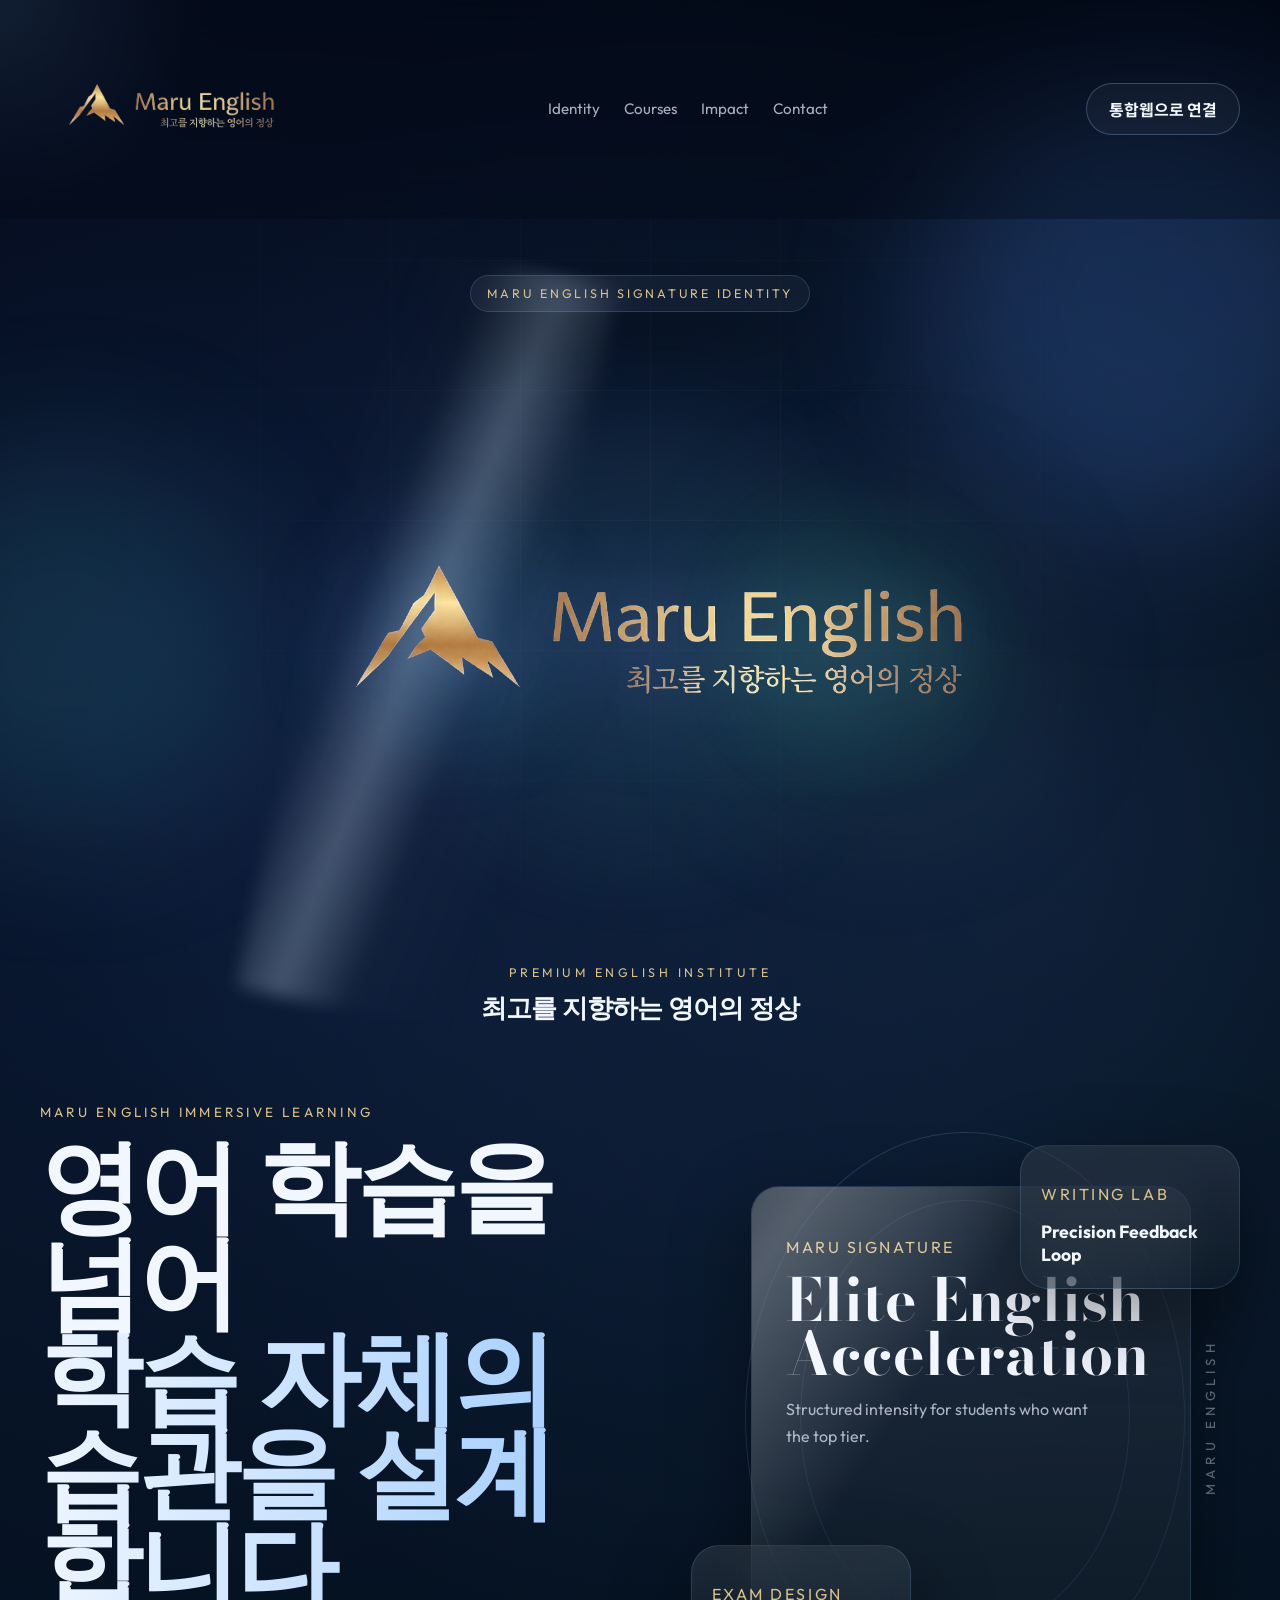
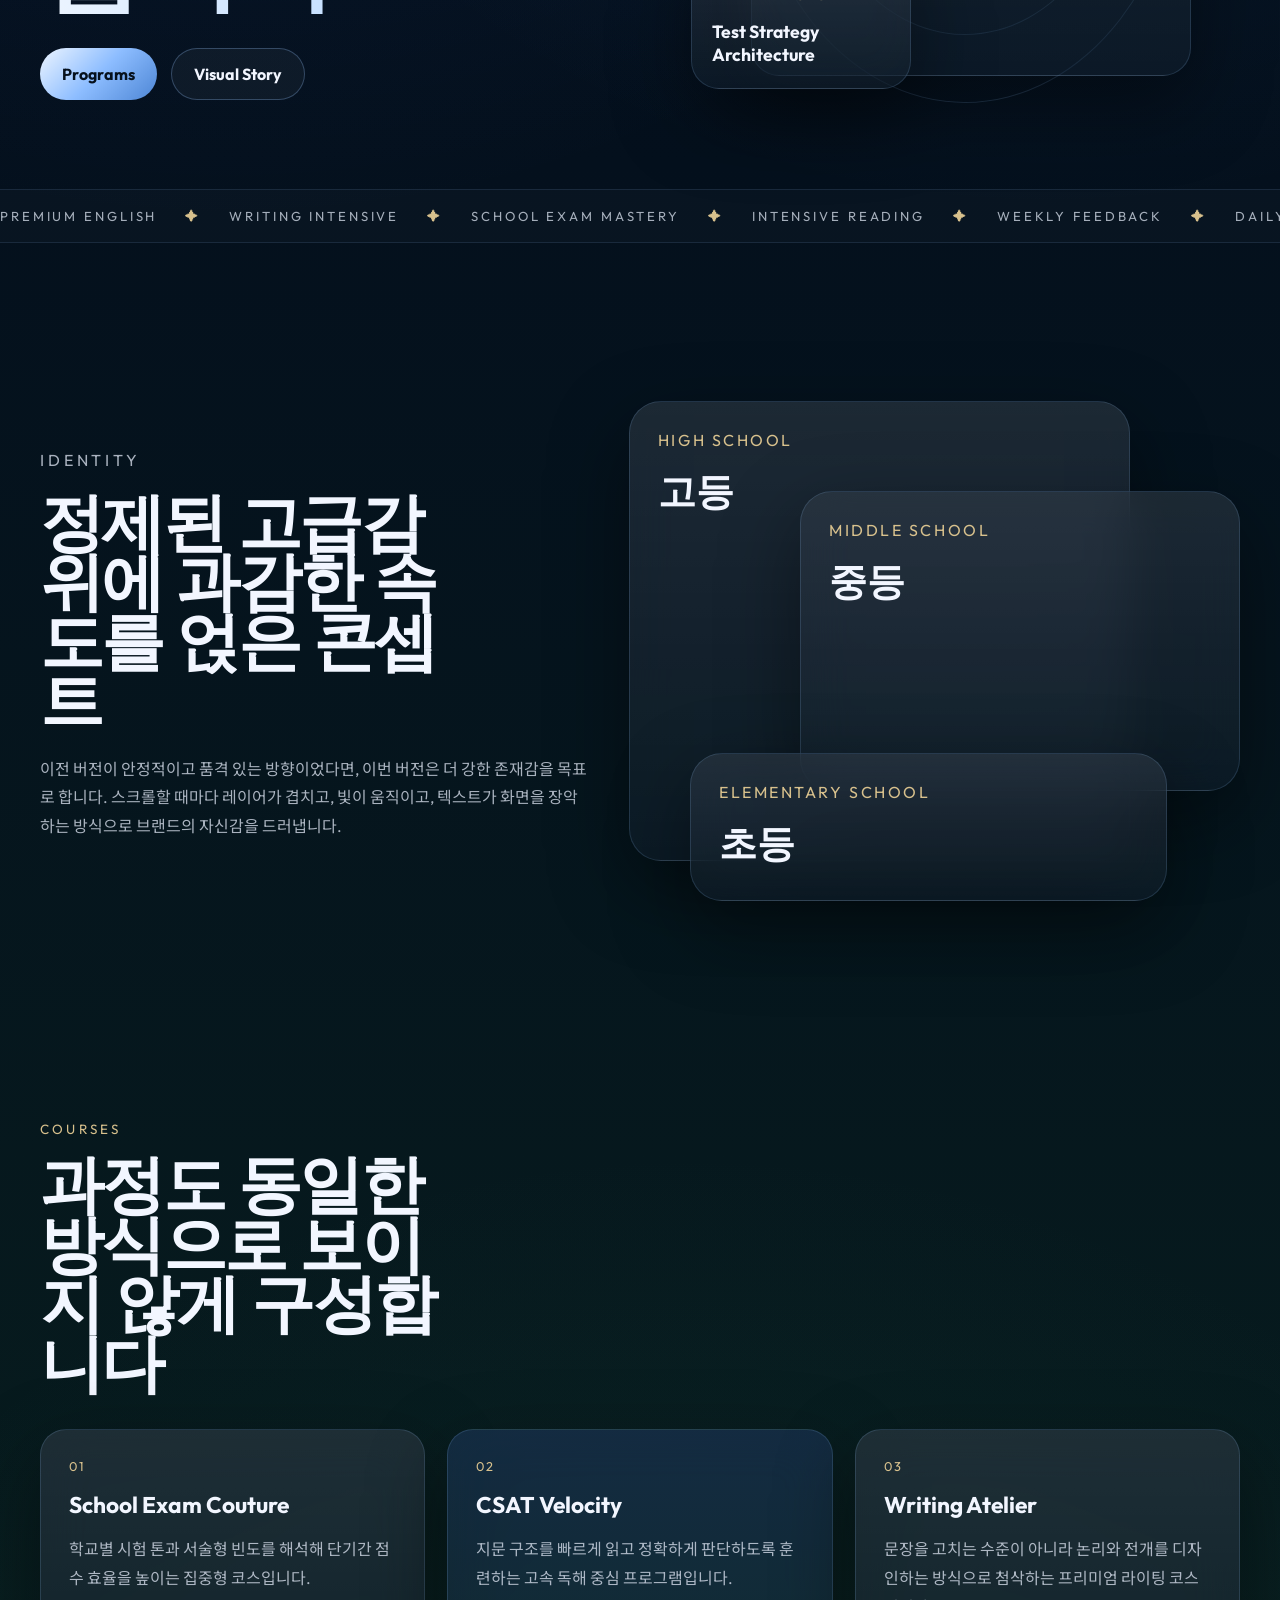
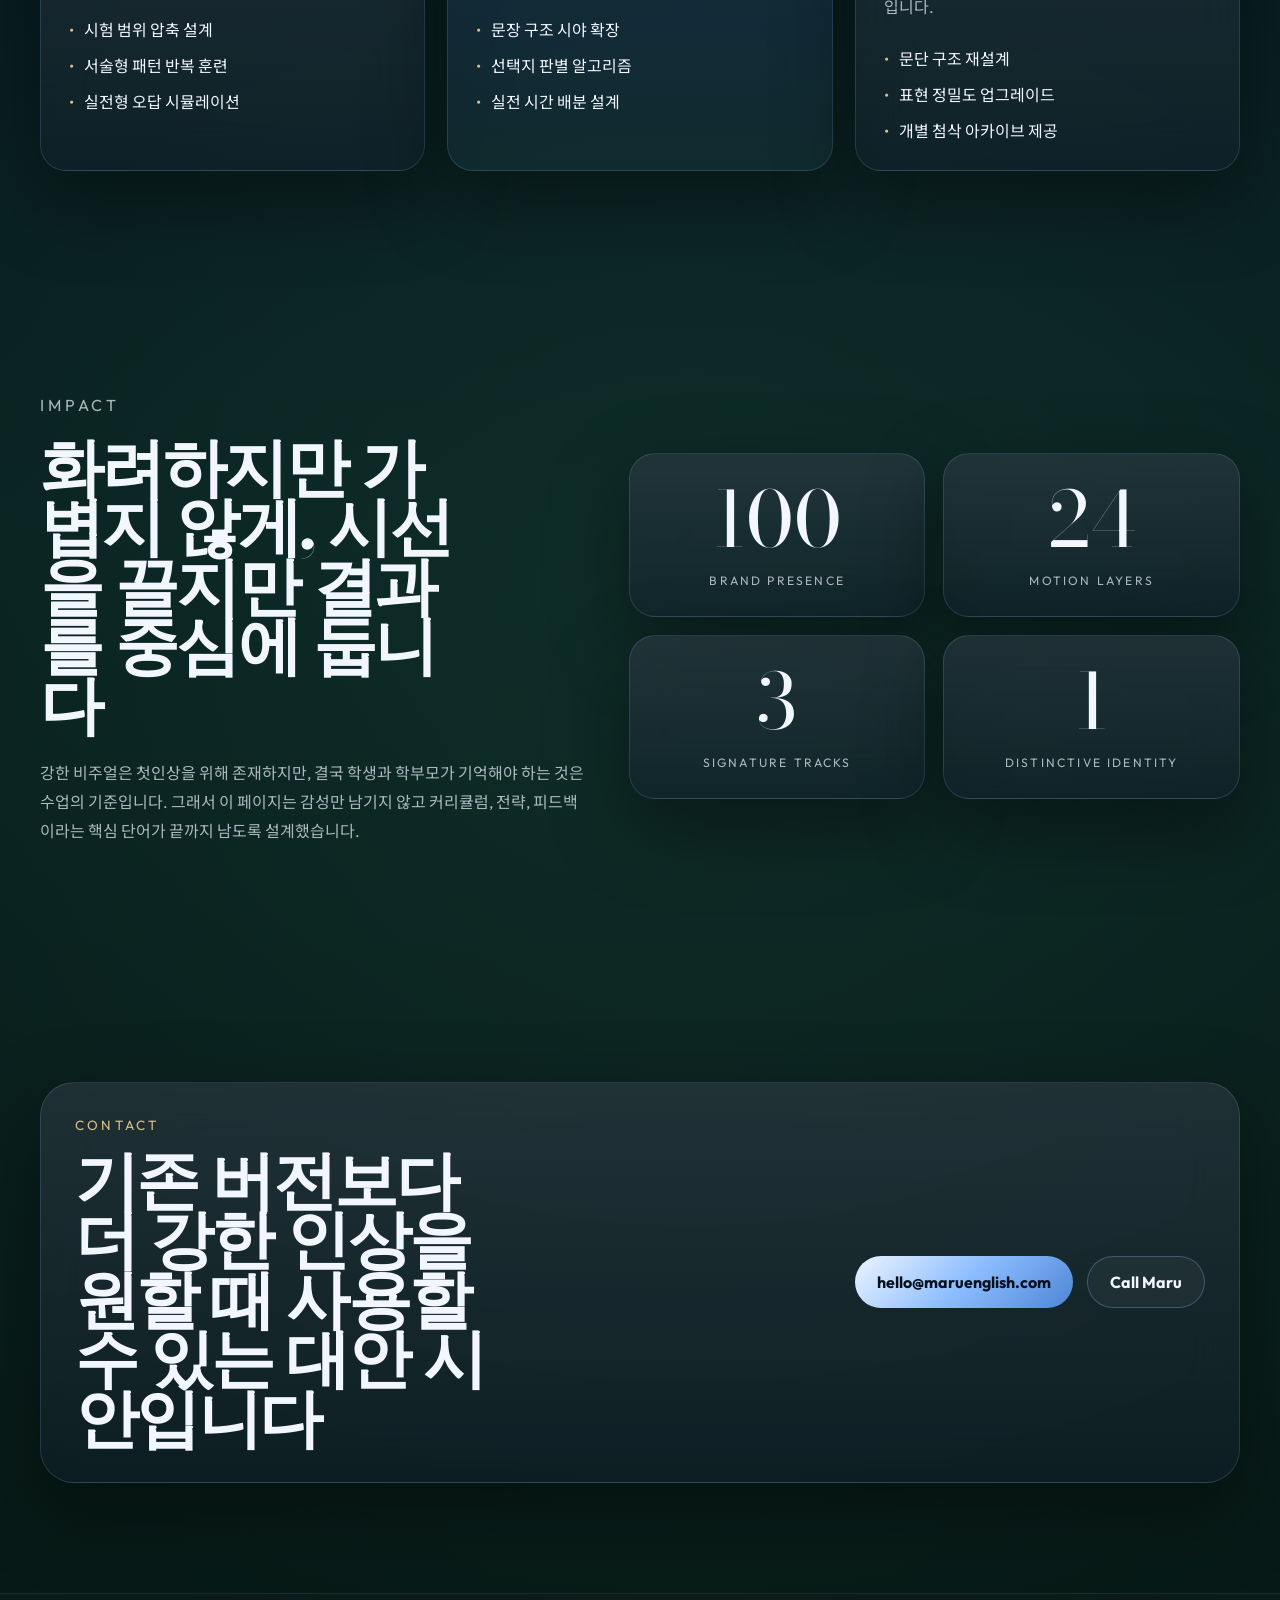
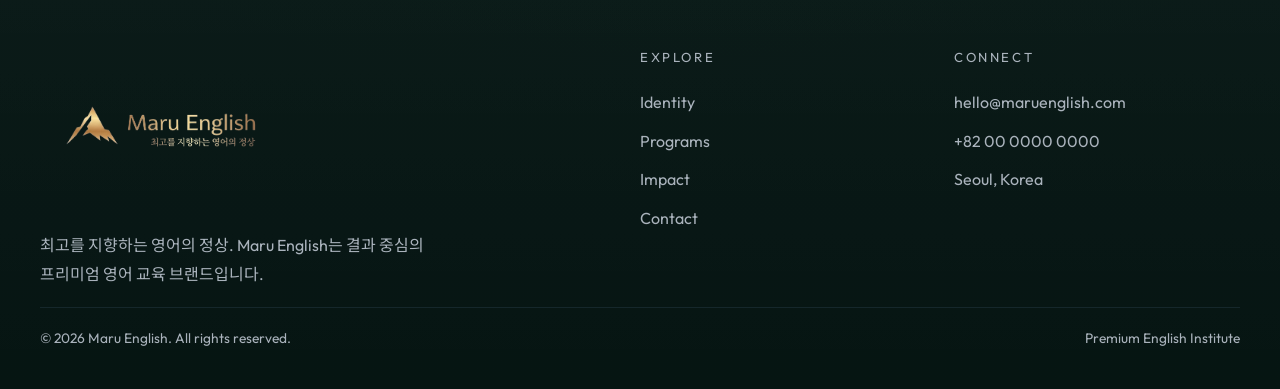
==== commit cad532e4: "Update index.html" ====
--- a/index.html
+++ b/index.html
@@ -125,16 +125,16 @@
 
           <div class="identity-stack">
             <div class="stack-panel panel-large tilt" data-depth="12">
-              <span>Visual Core</span>
-              <strong>Gold Spectrum</strong>
+              <span>High School</span>
+              <strong>고등</strong>
             </div>
             <div class="stack-panel panel-mid tilt" data-depth="20">
-              <span>Movement</span>
-              <strong>Parallax Flow</strong>
+              <span>Middle School</span>
+              <strong>중등</strong>
             </div>
             <div class="stack-panel panel-small tilt" data-depth="28">
-              <span>Texture</span>
-              <strong>Glass + Glow</strong>
+              <span>Elementary School</span>
+              <strong>초등</strong>
             </div>
           </div>
         </div>
--- a/styles.css
+++ b/styles.css
@@ -1,15 +1,15 @@
 :root {
-  --bg: #06030c;
-  --bg-2: #140914;
-  --surface: rgba(18, 11, 23, 0.58);
-  --surface-strong: rgba(28, 18, 34, 0.86);
-  --line: rgba(255, 209, 140, 0.16);
-  --text: #fff4de;
-  --muted: rgba(255, 244, 222, 0.74);
-  --gold: #ffcf87;
-  --amber: #ff9f5a;
-  --rose: #ff6a95;
-  --glow: rgba(255, 179, 107, 0.28);
+  --bg: #020914;
+  --bg-2: #081a2c;
+  --surface: rgba(10, 23, 39, 0.58);
+  --surface-strong: rgba(13, 31, 51, 0.86);
+  --line: rgba(151, 198, 255, 0.16);
+  --text: #f2f6ff;
+  --muted: rgba(226, 234, 247, 0.74);
+  --gold: #d8c18d;
+  --amber: #78b9ff;
+  --rose: #58d0c6;
+  --glow: rgba(94, 168, 255, 0.28);
   --shadow: 0 28px 80px rgba(0, 0, 0, 0.4);
   --radius-xl: 34px;
   --radius-lg: 26px;
@@ -32,15 +32,11 @@
   font-family: "Outfit", "Noto Sans KR", sans-serif;
   color: var(--text);
   background:
-    radial-gradient(circle at 18% 18%, rgba(255, 120, 146, 0.16), transparent 26%),
-    radial-gradient(circle at 82% 12%, rgba(255, 188, 94, 0.18), transparent 24%),
-    radial-gradient(circle at 52% 42%, rgba(214, 107, 255, 0.08), transparent 32%),
-    linear-gradient(140deg, #08030e 0%, #120514 44%, #040308 100%);
+    radial-gradient(circle at 18% 14%, rgba(70, 122, 255, 0.14), transparent 24%),
+    radial-gradient(circle at 82% 16%, rgba(94, 169, 255, 0.12), transparent 22%),
+    radial-gradient(circle at 54% 74%, rgba(59, 131, 108, 0.14), transparent 28%),
+    linear-gradient(180deg, #010611 0%, #04101d 34%, #08201e 72%, #071713 100%);
   overflow-x: hidden;
-}
-
-body.nav-open {
-  overflow: hidden;
 }
 
 img {
@@ -80,7 +76,7 @@
   width: 26rem;
   height: 26rem;
   border-radius: 50%;
-  background: radial-gradient(circle, rgba(255, 200, 133, 0.18) 0%, transparent 68%);
+  background: radial-gradient(circle, rgba(126, 185, 255, 0.18) 0%, transparent 68%);
   transform: translate(-50%, -50%);
   pointer-events: none;
   z-index: 1;
@@ -100,7 +96,7 @@
   right: -6rem;
   width: 28rem;
   height: 28rem;
-  background: rgba(255, 162, 93, 0.24);
+  background: rgba(84, 145, 255, 0.22);
   animation: driftA 14s ease-in-out infinite;
 }
 
@@ -109,7 +105,7 @@
   top: 28rem;
   width: 24rem;
   height: 24rem;
-  background: rgba(255, 96, 135, 0.18);
+  background: rgba(63, 167, 187, 0.16);
   animation: driftB 18s ease-in-out infinite;
 }
 
@@ -118,7 +114,7 @@
   bottom: 6rem;
   width: 18rem;
   height: 18rem;
-  background: rgba(255, 207, 135, 0.14);
+  background: rgba(73, 142, 112, 0.16);
   animation: driftC 16s ease-in-out infinite;
 }
 
@@ -127,14 +123,20 @@
   top: 0;
   z-index: 10;
   backdrop-filter: blur(24px);
-  background: rgba(8, 4, 14, 0.35);
+  background: rgba(4, 11, 21, 0.35);
   border-bottom: 1px solid transparent;
-  transition: background 180ms ease, border-color 180ms ease;
+  transition: background 180ms ease, border-color 180ms ease, box-shadow 180ms ease;
 }
 
 .topbar.scrolled {
-  background: rgba(8, 4, 14, 0.68);
+  background: rgba(4, 11, 21, 0.68);
   border-color: var(--line);
+}
+
+.topbar.menu-open {
+  background: rgba(4, 11, 21, 0.88);
+  border-color: var(--line);
+  box-shadow: 0 20px 50px rgba(0, 0, 0, 0.18);
 }
 
 .topbar-inner {
@@ -206,12 +208,12 @@
 }
 
 .pill-solid {
-  color: #160d11;
-  background: linear-gradient(135deg, #ffdca5 0%, #ffb76c 50%, #ff7b83 100%);
+  color: #06111d;
+  background: linear-gradient(135deg, #edf5ff 0%, #8dbdff 50%, #4d86d5 100%);
 }
 
 .pill-outline {
-  border: 1px solid rgba(255, 207, 135, 0.28);
+  border: 1px solid rgba(151, 198, 255, 0.28);
   background: rgba(255, 255, 255, 0.04);
 }
 
@@ -229,10 +231,10 @@
   width: 52px;
   height: 52px;
   border-radius: 50%;
-  border: 1px solid rgba(255, 207, 135, 0.2);
+  border: 1px solid rgba(151, 198, 255, 0.2);
   background:
     linear-gradient(180deg, rgba(255, 255, 255, 0.08), rgba(255, 255, 255, 0.02)),
-    rgba(18, 11, 23, 0.54);
+    rgba(10, 23, 39, 0.54);
   box-shadow: var(--shadow);
 }
 
@@ -273,9 +275,11 @@
 }
 
 .mobile-nav {
-  position: fixed;
-  inset: 0;
-  z-index: 25;
+  width: 100%;
+  max-height: 0;
+  overflow: hidden;
+  opacity: 0;
+  transition: max-height 320ms ease, opacity 180ms ease;
 }
 
 .mobile-nav[hidden] {
@@ -283,33 +287,34 @@
 }
 
 .mobile-nav-backdrop {
-  position: absolute;
-  inset: 0;
-  background: rgba(4, 2, 8, 0.68);
-  backdrop-filter: blur(12px);
+  display: none;
 }
 
 .mobile-nav-panel {
-  position: absolute;
-  top: 0;
-  right: 0;
-  width: min(420px, 100vw);
-  height: 100%;
+  width: var(--wrap);
+  margin: 0 auto 18px;
   display: flex;
   flex-direction: column;
   gap: 24px;
   padding: 22px;
-  border-left: 1px solid rgba(255, 207, 135, 0.16);
+  border: 1px solid rgba(151, 198, 255, 0.16);
+  border-top: 0;
+  border-radius: 0 0 24px 24px;
   background:
-    radial-gradient(circle at top, rgba(255, 183, 108, 0.12), transparent 32%),
-    linear-gradient(180deg, rgba(31, 17, 39, 0.96), rgba(9, 5, 15, 0.98));
-  box-shadow: -24px 0 80px rgba(0, 0, 0, 0.32);
-  transform: translateX(100%);
+    radial-gradient(circle at top, rgba(126, 185, 255, 0.12), transparent 32%),
+    linear-gradient(180deg, rgba(11, 25, 42, 0.96), rgba(4, 10, 19, 0.98));
+  box-shadow: 0 24px 60px rgba(0, 0, 0, 0.24);
+  transform: translateY(-10px);
   transition: transform 260ms ease;
 }
 
+.mobile-nav.is-open {
+  max-height: 70vh;
+  opacity: 1;
+}
+
 .mobile-nav.is-open .mobile-nav-panel {
-  transform: translateX(0);
+  transform: translateY(0);
 }
 
 .mobile-nav-head {
@@ -318,7 +323,7 @@
   justify-content: space-between;
   gap: 16px;
   padding-bottom: 18px;
-  border-bottom: 1px solid rgba(255, 207, 135, 0.12);
+  border-bottom: 1px solid rgba(151, 198, 255, 0.12);
 }
 
 .mobile-nav-head span {
@@ -333,7 +338,7 @@
   width: 46px;
   height: 46px;
   border-radius: 50%;
-  border: 1px solid rgba(255, 207, 135, 0.18);
+  border: 1px solid rgba(151, 198, 255, 0.18);
   background: rgba(255, 255, 255, 0.04);
 }
 
@@ -354,7 +359,7 @@
 
 .mobile-nav-links a {
   padding: 16px 0;
-  border-bottom: 1px solid rgba(255, 207, 135, 0.1);
+  border-bottom: 1px solid rgba(151, 198, 255, 0.1);
   color: var(--muted);
   font-size: 1.15rem;
 }
@@ -391,7 +396,7 @@
   position: relative;
   z-index: 1;
   padding: 10px 16px;
-  border: 1px solid rgba(255, 207, 135, 0.18);
+  border: 1px solid rgba(151, 198, 255, 0.18);
   border-radius: 999px;
   background: rgba(255, 255, 255, 0.04);
   color: var(--gold);
@@ -423,7 +428,7 @@
   position: absolute;
   inset: 8% 14%;
   border-radius: 50%;
-  background: radial-gradient(circle, rgba(255, 197, 120, 0.16) 0%, rgba(255, 108, 136, 0.08) 36%, transparent 72%);
+  background: radial-gradient(circle, rgba(122, 182, 255, 0.16) 0%, rgba(88, 208, 198, 0.08) 36%, transparent 72%);
   filter: blur(30px);
   z-index: 0;
 }
@@ -434,8 +439,8 @@
   width: min(100%, 760px);
   margin: 0 auto;
   filter:
-    drop-shadow(0 24px 60px rgba(255, 156, 94, 0.2))
-    drop-shadow(0 0 28px rgba(255, 216, 153, 0.16));
+    drop-shadow(0 24px 60px rgba(89, 156, 255, 0.2))
+    drop-shadow(0 0 28px rgba(177, 221, 255, 0.16));
   animation: logoFloat 8s ease-in-out infinite 1.3s;
 }
 
@@ -452,14 +457,14 @@
 
 .aura-left {
   left: 10%;
-  background: rgba(255, 169, 92, 0.28);
+  background: rgba(90, 156, 255, 0.24);
   transform: translate3d(0, -50%, 0);
   animation: logoAuraLeft 12s ease-in-out infinite;
 }
 
 .aura-right {
   right: 8%;
-  background: rgba(255, 111, 141, 0.2);
+  background: rgba(76, 196, 190, 0.18);
   transform: translate3d(0, -50%, 0);
   animation: logoAuraRight 11s ease-in-out infinite;
 }
@@ -472,7 +477,7 @@
     100deg,
     transparent 0%,
     rgba(255, 255, 255, 0.02) 28%,
-    rgba(255, 234, 192, 0.32) 48%,
+    rgba(210, 233, 255, 0.28) 48%,
     rgba(255, 255, 255, 0.02) 68%,
     transparent 100%
   );
@@ -533,7 +538,7 @@
 
 .headline span {
   display: block;
-  background: linear-gradient(90deg, #fff0cf 0%, #ffb86b 45%, #ff7e8c 100%);
+  background: linear-gradient(90deg, #edf5ff 0%, #9fcbff 45%, #73b0ff 100%);
   -webkit-background-clip: text;
   background-clip: text;
   color: transparent;
@@ -577,7 +582,7 @@
   border: 1px solid var(--line);
   background:
     linear-gradient(180deg, rgba(255, 255, 255, 0.09), rgba(255, 255, 255, 0.02)),
-    rgba(18, 11, 23, 0.48);
+    rgba(10, 23, 39, 0.48);
   box-shadow: var(--shadow);
   backdrop-filter: blur(24px);
 }
@@ -616,7 +621,7 @@
 .halo-ring {
   position: absolute;
   border-radius: 50%;
-  border: 1px solid rgba(255, 207, 135, 0.18);
+  border: 1px solid rgba(151, 198, 255, 0.18);
   mix-blend-mode: screen;
 }
 
@@ -698,15 +703,15 @@
   transform: translateY(-50%) rotate(180deg);
   writing-mode: vertical-rl;
   letter-spacing: 0.4em;
-  color: rgba(255, 244, 222, 0.42);
+  color: rgba(226, 234, 247, 0.42);
   font-size: 0.82rem;
 }
 
 .ticker-shell {
   margin-top: 32px;
   overflow: hidden;
-  border-top: 1px solid rgba(255, 207, 135, 0.12);
-  border-bottom: 1px solid rgba(255, 207, 135, 0.12);
+  border-top: 1px solid rgba(151, 198, 255, 0.12);
+  border-bottom: 1px solid rgba(151, 198, 255, 0.12);
   background: rgba(255, 255, 255, 0.02);
 }
 
@@ -718,7 +723,7 @@
   animation: tickerMove 26s linear infinite;
   text-transform: uppercase;
   letter-spacing: 0.22em;
-  color: rgba(255, 244, 222, 0.72);
+  color: rgba(226, 234, 247, 0.72);
   font-size: 0.82rem;
 }
 
@@ -804,13 +809,13 @@
 
 .course-card:hover {
   transform: translateY(-8px);
-  border-color: rgba(255, 207, 135, 0.38);
+  border-color: rgba(151, 198, 255, 0.38);
 }
 
 .course-card.highlight {
   background:
-    linear-gradient(180deg, rgba(255, 188, 108, 0.16), rgba(255, 105, 149, 0.1)),
-    rgba(18, 11, 23, 0.54);
+    linear-gradient(180deg, rgba(88, 154, 245, 0.14), rgba(66, 144, 114, 0.12)),
+    rgba(10, 23, 39, 0.54);
 }
 
 .course-number {
@@ -883,10 +888,10 @@
 .site-footer {
   position: relative;
   padding: 28px 0 38px;
-  border-top: 1px solid rgba(255, 207, 135, 0.12);
+  border-top: 1px solid rgba(151, 198, 255, 0.12);
   background:
     linear-gradient(180deg, rgba(255, 255, 255, 0.02), transparent),
-    rgba(8, 4, 14, 0.32);
+    rgba(6, 19, 18, 0.34);
 }
 
 .footer-grid {
@@ -933,7 +938,7 @@
   justify-content: space-between;
   gap: 16px;
   padding-top: 18px;
-  border-top: 1px solid rgba(255, 207, 135, 0.1);
+  border-top: 1px solid rgba(151, 198, 255, 0.1);
   font-size: 0.86rem;
 }
 
@@ -1165,6 +1170,10 @@
     display: none;
   }
 
+  .topbar {
+    overflow: clip;
+  }
+
   .menu-toggle {
     display: inline-flex;
     align-items: center;
